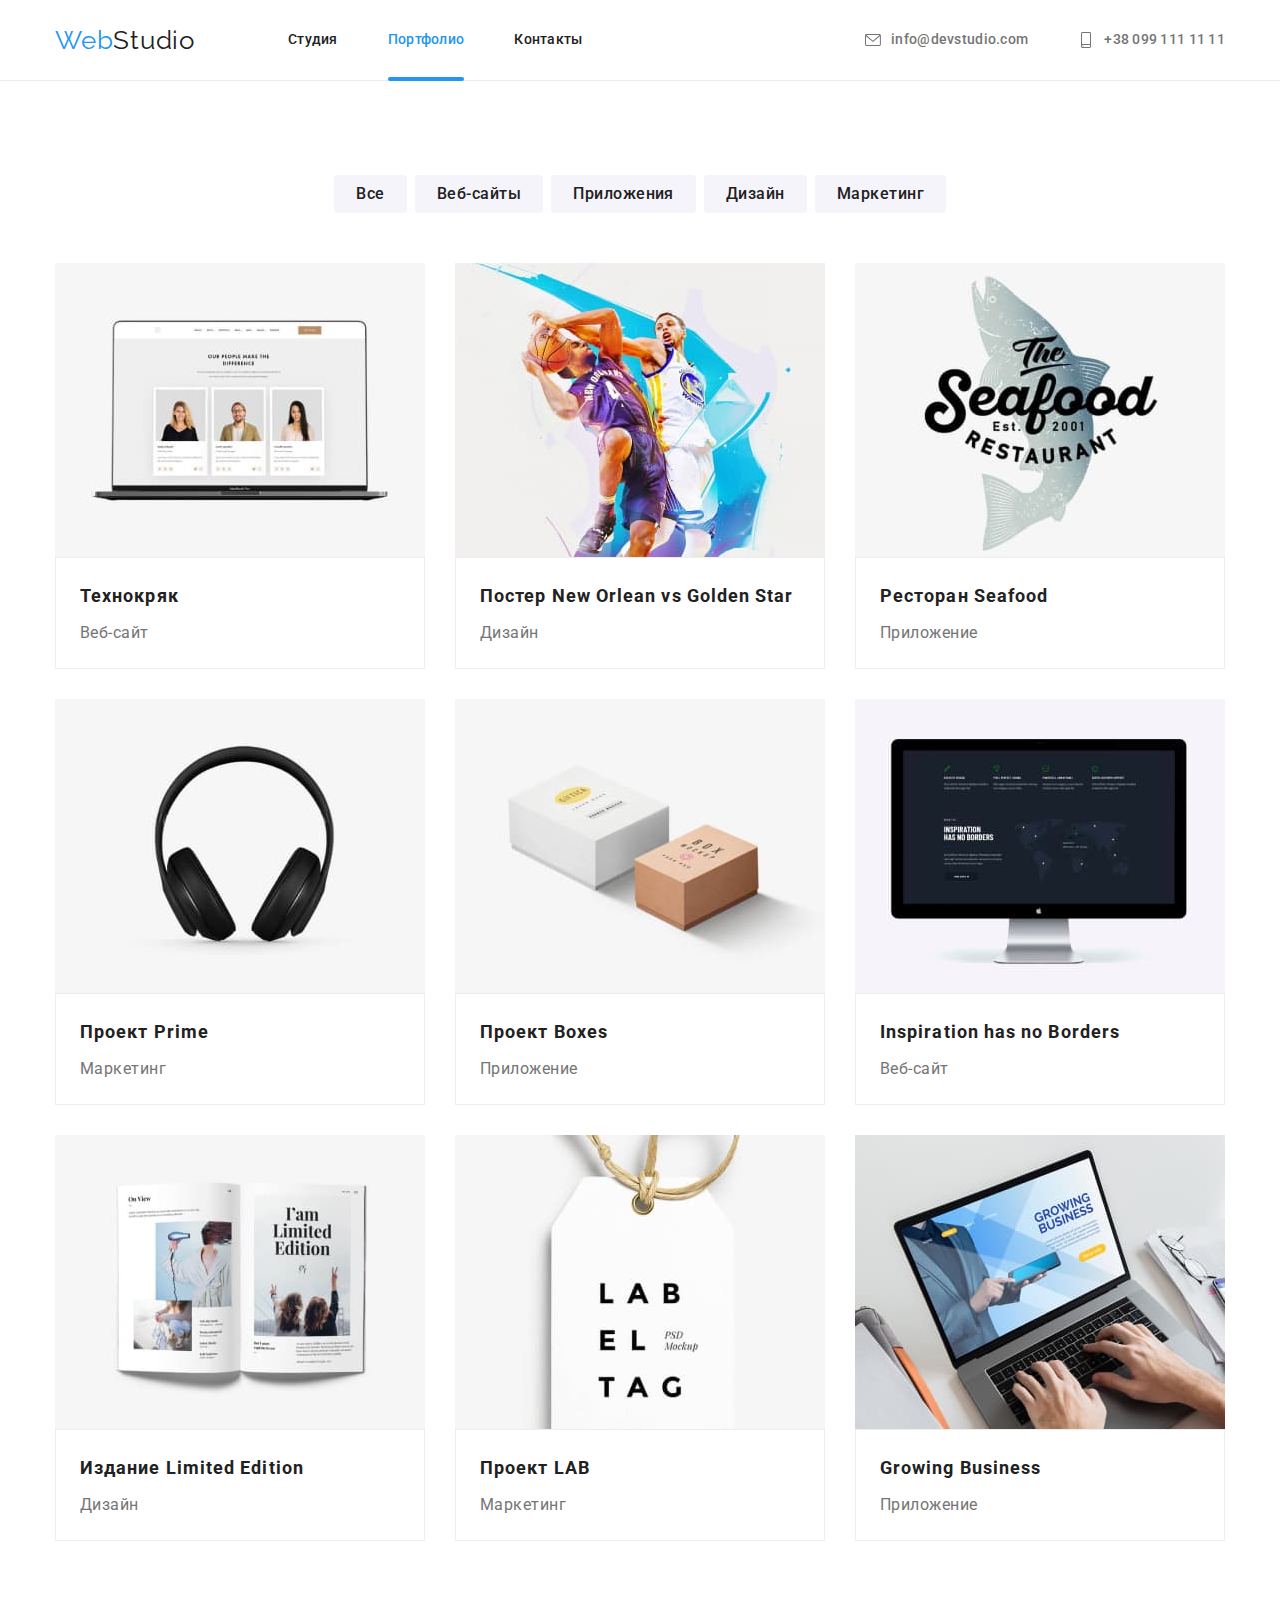
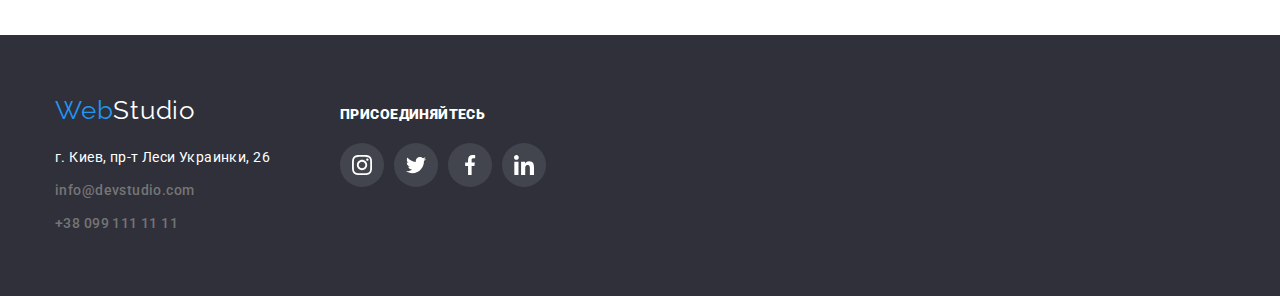
==== portfolio.html @ 0b828fef "Initial commit" ====
<!DOCTYPE html>
<html lang="ru">
  <head>
    <meta charset="UTF-8" />
    <meta http-equiv="X-UA-Compatible" content="IE=edge" />
    <meta name="viewport" content="width=device-width, initial-scale=1.0" />

    <link rel="preconnect" href="https://fonts.googleapis.com" />
    <link rel="preconnect" href="https://fonts.gstatic.com" crossorigin />
    <link
      href="https://fonts.googleapis.com/css2?family=Raleway:wght@700&family=Roboto:wght@400;500;700;900&display=swap"
      rel="stylesheet"
    />

    <link
      rel="stylesheet"
      href="https://cdnjs.cloudflare.com/ajax/libs/modern-normalize/1.0.0/modern-normalize.min.css"
    />

    <link rel="stylesheet" href="./css/styles.css" />
    <title>goit-markup-hw-06 (Домашка 06)</title>
  </head>
  <body>
    <!-- Хедер -->
    <header class="header">
      <!-- Контейнер для контента -->
      <div class="container wrapper">
        <!-- Навигация -->
        <nav class="header-navigation wrapper">
          <a class="header-logo logo" href="./index.html"
            ><span class="logo-blue">Web</span>Studio</a
          >
          <ul class="header-menu wrapper">
            <li class="header-menu-item">
              <a class="header-menu-link" href="./index.html">Студия</a>
            </li>
            <li class="header-menu-item">
              <a class="header-menu-link link-active" href="">Портфолио</a>
            </li>
            <li class="header-menu-item">
              <a class="header-menu-link" href="">Контакты</a>
            </li>
          </ul>
        </nav>
        <ul class="header-contacts wrapper">
          <li class="header-contacts-item">
            <a class="email" href="mailto:info@devstudio.com">
              <svg class="contacts-icon" width="16" height="12">
                <use href="./img/icons/icons.svg#icon-envelope"></use>
              </svg>
              info@devstudio.com
            </a>
          </li>
          <li class="header-contacts-item">
            <a class="phone" href="tel:+380991111111">
              <svg class="contacts-icon" width="10" height="16">
                <use href="./img/icons/icons.svg#icon-smartphone"></use>
              </svg>
              +38 099 111 11 11
            </a>
          </li>
        </ul>
      </div>
    </header>

    <!-- Основной контент -->
    <main class="main">
      <!-- Портфолио -->
      <section class="section portfolio">
        <!-- Контейнер для контента -->
        <div class="container">
          <!-- Cкрытый заголовок -->
          <h1 class="title visually-hidden">Портфолио</h1>
          <!-- Блок кнопок-фильтров -->
          <ul class="buttons-list wrapper">
            <li class="buttons-item"><button class="button" type="button">Все</button></li>
            <li class="buttons-item"><button class="button" type="button">Веб-сайты</button></li>
            <li class="buttons-item"><button class="button" type="button">Приложения</button></li>
            <li class="buttons-item"><button class="button" type="button">Дизайн</button></li>
            <li class="buttons-item"><button class="button" type="button">Маркетинг</button></li>
          </ul>
          <ul class="portfolio-cards wrapper">
            <li class="portfolio-cards-item">
              <a href="" class="portfolio-link">
                <div class="card-thumb">
                  <div class="card-overlay">
                    <p class="card-overlay-text">
                      Технокряк это современная площадка распространения коронавируса. Компании
                      используют эту платформу для цифрового шпионажа и атак на защищённые сервера
                      конкурентов.
                      Технокряк это современная площадка распространения коронавируса. Компании
                      используют эту платформу для цифрового шпионажа и атак на защищённые сервера
                      конкурентов.
                      Технокряк это современная площадка распространения коронавируса. Компании
                      используют эту платформу для цифрового шпионажа и атак на защищённые сервера
                      конкурентов.
                      Технокряк это современная площадка распространения коронавируса. Компании
                      используют эту платформу для цифрового шпионажа и атак на защищённые сервера
                      конкурентов.
                    </p>
                  </div>
                  <img
                    class="portfolio-cards-image"
                    width="370"
                    src="./img/portfolio/pfolio-img-1.jpg"
                    alt="Технокряк. Веб-сайт"
                  />
                </div>
                <div class="card-content">
                  <h2 class="card-title">Технокряк</h2>
                  <p class="card-description">Веб-сайт</p>
                </div>
              </a>
            </li>

            <li class="portfolio-cards-item">
              <a href="" class="portfolio-link">
                <div class="card-thumb">
                  <div class="card-overlay">
                    <p class="card-overlay-text">
                      Технокряк это современная площадка распространения коронавируса. Компании
                      используют эту платформу для цифрового шпионажа и атак на защищённые сервера
                      конкурентов.
                    </p>
                  </div>
                  <img
                    class="portfolio-cards-image"
                    width="370"
                    src="./img/portfolio/pfolio-img-2.jpg"
                    alt="Постер New Orlean vs Golden Star. Дизайн"
                  />
                </div>
                <div class="card-content">
                  <h2 class="card-title">Постер New Orlean vs Golden Star</h2>
                  <p class="card-description">Дизайн</p>
                </div>
              </a>
            </li>

            <li class="portfolio-cards-item">
              <a href="" class="portfolio-link">
                <div class="card-thumb">
                  <div class="card-overlay">
                    <p class="card-overlay-text">
                      Технокряк это современная площадка распространения коронавируса. Компании
                      используют эту платформу для цифрового шпионажа и атак на защищённые сервера
                      конкурентов.
                    </p>
                  </div>
                  <img
                    class="portfolio-cards-image"
                    width="370"
                    src="./img/portfolio/pfolio-img-3.jpg"
                    alt="Ресторан Seafood. Приложение"
                  />
                </div>
                <div class="card-content">
                  <h2 class="card-title">Ресторан Seafood</h2>
                  <p class="card-description">Приложение</p>
                </div>
              </a>
            </li>

            <li class="portfolio-cards-item">
              <a href="" class="portfolio-link">
                <div class="card-thumb">
                  <div class="card-overlay">
                    <p class="card-overlay-text">
                      Технокряк это современная площадка распространения коронавируса. Компании
                      используют эту платформу для цифрового шпионажа и атак на защищённые сервера
                      конкурентов.
                    </p>
                  </div>
                  <img
                    class="portfolio-cards-image"
                    width="370"
                    src="./img/portfolio/pfolio-img-4.jpg"
                    alt="Проект Prime. Маркетинг"
                  />
                </div>
                <div class="card-content">
                  <h2 class="card-title">Проект Prime</h2>
                  <p class="card-description">Маркетинг</p>
                </div>
              </a>
            </li>

            <li class="portfolio-cards-item">
              <a href="" class="portfolio-link">
                <div class="card-thumb">
                  <div class="card-overlay">
                    <p class="card-overlay-text">
                      Технокряк это современная площадка распространения коронавируса. Компании
                      используют эту платформу для цифрового шпионажа и атак на защищённые сервера
                      конкурентов.
                    </p>
                  </div>
                  <img
                    class="portfolio-cards-image"
                    width="370"
                    src="./img/portfolio/pfolio-img-5.jpg"
                    alt="Проект Boxes. Приложение"
                  />
                </div>
                <div class="card-content">
                  <h2 class="card-title">Проект Boxes</h2>
                  <p class="card-description">Приложение</p>
                </div>
              </a>
            </li>

            <li class="portfolio-cards-item">
              <a href="" class="portfolio-link">
                <div class="card-thumb">
                  <div class="card-overlay">
                    <p class="card-overlay-text">
                      Технокряк это современная площадка распространения коронавируса. Компании
                      используют эту платформу для цифрового шпионажа и атак на защищённые сервера
                      конкурентов.
                    </p>
                  </div>
                  <img
                    class="portfolio-cards-image"
                    width="370"
                    src="./img/portfolio/pfolio-img-6.jpg"
                    alt="Inspiration has no Borders. Веб-сайт"
                  />
                </div>
                <div class="card-content">
                  <h2 class="card-title">Inspiration has no Borders</h2>
                  <p class="card-description">Веб-сайт</p>
                </div>
              </a>
            </li>

            <li class="portfolio-cards-item">
              <a href="" class="portfolio-link">
                <div class="card-thumb">
                  <div class="card-overlay">
                    <p class="card-overlay-text">
                      Технокряк это современная площадка распространения коронавируса. Компании
                      используют эту платформу для цифрового шпионажа и атак на защищённые сервера
                      конкурентов.
                    </p>
                  </div>
                  <img
                    class="portfolio-cards-image"
                    width="370"
                    src="./img/portfolio/pfolio-img-7.jpg"
                    alt="Издание Limited Edition. Дизайн"
                  />
                </div>
                <div class="card-content">
                  <h2 class="card-title">Издание Limited Edition</h2>
                  <p class="card-description">Дизайн</p>
                </div>
              </a>
            </li>

            <li class="portfolio-cards-item">
              <a href="" class="portfolio-link">
                <div class="card-thumb">
                  <div class="card-overlay">
                    <p class="card-overlay-text">
                      Технокряк это современная площадка распространения коронавируса. Компании
                      используют эту платформу для цифрового шпионажа и атак на защищённые сервера
                      конкурентов.
                    </p>
                  </div>
                  <img
                    class="portfolio-cards-image"
                    width="370"
                    src="./img/portfolio/pfolio-img-8.jpg"
                    alt="Проект LAB. Маркетинг"
                  />
                </div>
                <div class="card-content">
                  <h2 class="card-title">Проект LAB</h2>
                  <p class="card-description">Маркетинг</p>
                </div>
              </a>
            </li>

            <li class="portfolio-cards-item">
              <a href="" class="portfolio-link">
                <div class="card-thumb">
                  <div class="card-overlay">
                    <p class="card-overlay-text">
                      Технокряк это современная площадка распространения коронавируса. Компании
                      используют эту платформу для цифрового шпионажа и атак на защищённые сервера
                      конкурентов.
                    </p>
                  </div>
                  <img
                    class="portfolio-cards-image"
                    width="370"
                    src="./img/portfolio/pfolio-img-9.jpg"
                    alt="Growing Business. Приложение"
                  />
                </div>
                <div class="card-content">
                  <h2 class="card-title">Growing Business</h2>
                  <p class="card-description">Приложение</p>
                </div>
              </a>
            </li>
          </ul>
        </div>
      </section>
    </main>

    <!-- Футер -->
    <footer class="footer">
      <!-- Контейнер для контента -->
      <div class="container footer-container">
        <div class="footer-container-item footer-adress-container">
          <a class="footer-logo logo" href="./index.html"
            ><span class="logo-blue">Web</span>Studio</a
          >
          <address class="footer-address">
            <ul class="contacts">
              <li class="footer-contacts-item">
                <p class="footer-location">г. Киев, пр-т Леси Украинки, 26</p>
              </li>
              <li class="footer-contacts-item">
                <a class="email address-link" href="mailto:info@devstudio.com"
                  >info@devstudio.com</a
                >
              </li>
              <li class="contacts-item">
                <a class="phone address-link" href="tel:+380991111111">+38 099 111 11 11</a>
              </li>
            </ul>
          </address>
        </div>

        <div class="footer-container-item footer-social-container">
          <h2 class="footer-social-title title"><strong>присоединяйтесь</strong></h2>

          <ul class="footer-social-list">
            <li class="footer-social-item">
              <a href="" class="footer-social-link">
                <svg class="footer-social-ico" width="20" height="20">
                  <use href="./img/icons/icons.svg#icon-instagram"></use>
                </svg>
              </a>
            </li>
            <li class="footer-social-item">
              <a href="" class="footer-social-link">
                <svg class="footer-social-ico" width="20" height="20">
                  <use href="./img/icons/icons.svg#icon-twitter"></use>
                </svg>
              </a>
            </li>
            <li class="footer-social-item">
              <a href="" class="footer-social-link">
                <svg class="footer-social-ico" width="20" height="20">
                  <use href="./img/icons/icons.svg#icon-facebook"></use>
                </svg>
              </a>
            </li>
            <li class="footer-social-item">
              <a href="" class="footer-social-link">
                <svg class="footer-social-ico" width="20" height="20">
                  <use href="./img/icons/icons.svg#icon-linkedin"></use>
                </svg>
              </a>
            </li>
          </ul>
        </div>
      </div>
    </footer>
  </body>
</html>
---- css/styles.css ----
:root {
  /* Переменные основных цветов */
  --color-brand: #2196f3;
  --color-primary: #212121;
  --color-secondary: #757575;
  --color-third: #f5f4fa;
  --color-fourth: #2f303a;
  --color-cards-portfolio: #eee;
  --color-white: #ffffff;
  --color-white60: rgba(250, 255, 255, 0.6);
  --color-white10: rgba(250, 255, 255, 0.1);
  --color-overlay: rgba(47, 48, 58, 0.4);
  --color-card-overlay: rgba(33, 150, 243, 0.9);
  --color-current: currentColor;
  --color-inactive-icon: #afb1b8;
  --color-bg-specialization: rgba(47, 48, 58, 0.8);

  --color-modal-overlay: rgba(0, 0, 0, 0.2);

  /* Переменные цветов активности */
  --color-active: #2196f3;
  --color-active-button: #188ce8;

  /* Шрифты */
  --primary-font: 'Roboto', sans-serif;
  --secondary-font: 'Raleway', sans-serif;

  /* ЭФФЕКТЫ */
  --transition-time: 250ms;
  --transition-function: cubic-bezier(0.4, 0, 0.2, 1);

  /* Тень для кнопок */
  --button-shadow: 0px 3px 1px rgba(0, 0, 0, 0.1), 0px 1px 2px rgba(0, 0, 0, 0.08),
    0px 2px 2px rgba(0, 0, 0, 0.12);
}

/* Глобальные стили страницы */
body {
  font-family: var(--primary-font);

  background-color: var(--color-white);
  color: var(--color-primary);
}

button {
  border: none;
}

p {
  margin: 0;
  padding: 0;
}

/* Обнуляет подчеркивание ссылок */
a {
  text-decoration: none;
  margin: 0;
  padding: 0;
}

/* Обнуляет оформления списков */
ul,
li {
  list-style-type: none;
  margin: 0;
  padding: 0;
}

/* Обнуляет оформления заголовков */
h1,
h2,
h3,
h4,
h5,
h6 {
  margin: 0;
}

img {
  display: block;
  max-width: 100%;
  height: auto;
}

/* Стиль для скрытых заголовков */
.visually-hidden {
  position: absolute;
  width: 1px;
  height: 1px;
  margin: -1px;
  padding: 0;
  overflow: hidden;
  border: 0;
  clip: rect(0 0 0 0);
}

.section {
  padding-top: 94px;
  padding-bottom: 94px;
}

.header {
  border-bottom: 1px solid #ececec;
}

.container {
  width: 1200px;
  padding-left: 15px;
  padding-right: 15px;
  margin: 0 auto;

  /* box-sizing: border-box; */
}
.wrapper {
  display: flex;
}

.header .container {
  align-items: center;
}

/* *Стили для логотипа */
.logo {
  display: block;
  padding-top: 24px;
  padding-top: 25px;

  font-family: var(--secondary-font);
  font-size: 26px;
  line-height: 1.19;
  letter-spacing: 0.03em;

  color: var(--color-primary);
}
.logo-blue {
  color: var(--color-brand);
}
.header-logo {
  display: inline-block;
}

/* *Стили для кнопок */
.button {
  min-width: 73px;
  padding: 6px 22px;

  cursor: pointer;
  font-size: 16px;
  font-weight: 500;
  line-height: 1.63;
  letter-spacing: 0.03em;

  background-color: var(--color-third);
  color: var(--color-primary);

  border-radius: 4px;

  transition-property: color, background, box-shadow;
  transition-duration: var(--transition-time);
  transition-timing-function: var(--transition-function);
}
/* События кнопок */
.button:hover,
.button:focus {
  color: var(--color-white);
  background-color: var(--color-active);

  box-shadow: var(--button-shadow);
}

/* *Стили для меню */
.header-menu {
  align-items: center;

  margin-left: 93px;

  font-size: 14px;
  line-height: 1.14;
  letter-spacing: 0.02em;
  font-weight: 500;
}

.header-menu-item:not(:last-child),
.header-contacts-item:not(:last-child) {
  margin-right: 50px;
}

/* *Стили для линков меню */
.header-menu-link {
  display: block;
  padding-top: 32px;
  padding-bottom: 32px;

  color: var(--color-primary);

  transition-property: color;
  transition-duration: var(--transition-time);
  transition-timing-function: var(--transition-function);
}

/* События меню */
.header-menu-link:hover,
.header-menu-link:focus {
  color: var(--color-active);
}

.header-menu-link.link-active {
  color: var(--color-active);
  position: relative;
}

.header-menu-link.link-active::after {
  content: '';
  position: absolute;
  width: 100%;
  height: 4px;
  top: 100%;
  left: 0;
  transform: translateY(calc(-100% + 1px));
  border-radius: 2px;
  background-color: var(--color-active);
}

/* *Стили для контактов */
.header-contacts {
  margin-left: auto;
}
/* .header-contacts-item {
  display: flex;
} */

.email,
.phone {
  display: flex;
  align-items: stretch;
  padding-top: 32px;
  padding-bottom: 32px;

  font-weight: 500;
  font-size: 14px;
  line-height: 1.14;
  letter-spacing: 0.02em;

  color: var(--color-secondary);

  transition-property: color;
  transition-duration: var(--transition-time);
  transition-timing-function: var(--transition-function);
}

.contacts-icon {
  margin-right: 10px;
  width: 16px;
  height: 16px;
}

/* События контактов */
.phone:hover,
.phone:focus,
.email:hover,
.email:focus {
  color: var(--color-active);
}
/* 
.email-icon {
  margin-right: 10px;
} */

/* *Стили для заголовков */
.title {
  margin-bottom: 50px;

  font-weight: 700;
  font-size: 36px;
  line-height: 1.17;
  text-align: center;
  letter-spacing: 0.03em;
}

/* *Стили для Героя */
.hero {
  margin-left: auto;
  margin-right: auto;
  max-width: 1600px;
  padding-top: 200px;
  padding-bottom: 200px;

  text-align: center;

  background-color: var(--color-fourth);
  background-image: linear-gradient(to bottom, var(--color-overlay), var(--color-overlay)),
    url('../img/hero-bg.jpg');
  background-position: center, center;
  background-size: cover;
  background-repeat: no-repeat;
}

.hero-title {
  margin-bottom: 30px;

  font-weight: 900;
  font-size: 44px;
  line-height: 1.36;
  text-align: center;
  letter-spacing: 0.06em;
  text-transform: uppercase;

  color: var(--color-white);
}

.hero-button {
  min-width: 200px;
  height: 50px;
  padding: 10px 32px;

  font-weight: 700;
  line-height: 1.88;
  letter-spacing: 0.06em;
  text-align: center;

  background-color: var(--color-brand);
  color: var(--color-white);

  border-radius: 4px;

  transition-property: color, background;
  transition-duration: var(--transition-time);
  transition-timing-function: var(--transition-function);
}

.hero-button:hover,
.hero-button:focus {
  background-color: var(--color-active-button);
  color: var(--color-white);
}

/* *Стили для "Особенности" */
.peculiarities {
  padding-bottom: 0px;
}

.peculiarities-list {
  display: flex;
}

.peculiarities-item {
  flex-basis: 270px;
}

.peculiarities-item:not(:last-child) {
  margin-right: 30px;
}

.peculiarities-thumb {
  height: 120px;
  margin-bottom: 30px;
  display: flex;
  justify-content: center;
  align-items: center;

  background-color: var(--color-third);

  border-radius: 4px;
}

.peculiarities-title {
  margin-bottom: 10px;

  font-weight: 700;
  font-size: 14px;
  line-height: 1.14;
  text-align: left;
  letter-spacing: 0.03em;
  text-transform: uppercase;
}

.peculiarities-text {
  font-size: 14px;
  line-height: 1.71;
  letter-spacing: 0.03em;

  color: var(--color-secondary);
}

/* Стили для "Чем мы занимаемся"
 */

/* .specialization .wrapper {
  align-items: center;
} */

.specialization-item {
  flex-basis: calc((100% - 60px) / 3);
  position: relative;
}

.specialization-item:not(:last-child) {
  margin-right: 30px;
}

.specialization-text {
  position: absolute;
  width: 100%;
  height: 70px;
  bottom: 0;
  left: 0;

  display: flex;
  justify-content: center;
  align-items: center;

  font-weight: 700;
  font-size: 14px;
  line-height: 1.33;
  text-align: center;
  letter-spacing: 0.03em;
  text-transform: uppercase;

  color: var(--color-white);
  background-color: var(--color-bg-specialization);
}

/* *Стили для "Наша команда"
 */
.our-team {
  background-color: var(--color-third);
}

.our-team .wrapper {
  justify-content: center;
  align-items: center;
}

.our-team-item {
  flex-basis: calc((100% - 90px) / 4);

  background-color: var(--color-white);

  box-shadow: 0px 1px 3px rgba(0, 0, 0, 0.12), 0px 1px 1px rgba(0, 0, 0, 0.14),
    0px 2px 1px rgba(0, 0, 0, 0.2);
  border-radius: 0px 0px 4px 4px;
}

.our-team-item:not(:last-child) {
  margin-right: 30px;
}

.our-team-content {
  padding-top: 30px;
  padding-bottom: 30px;
}

.our-team-name {
  margin-bottom: 10px;

  font-weight: 500;
  font-size: 16px;
  line-height: 1.19;
  text-align: center;
  letter-spacing: 0.03em;
}

.our-team-profession {
  margin-bottom: 16px;

  font-size: 16px;
  line-height: 1.19;
  text-align: center;
  letter-spacing: 0.03em;

  color: var(--color-secondary);
}

.our-team-social {
  display: flex;
  justify-content: center;
}

.social-item:not(:last-child) {
  margin-right: 10px;
}

.social-link {
  display: flex;
  justify-content: center;
  align-items: center;
  width: 44px;
  height: 44px;

  background-color: transparent;
  color: var(--color-inactive-icon);

  border-radius: 50%;

  transition-property: color, background;
  transition-duration: var(--transition-time);
  transition-timing-function: var(--transition-function);
}

.social-link:hover,
.social-link:focus {
  background-color: var(--color-active);
  color: var(--color-white);
}

/* Стили для секции Клиенты */
.clients-list {
  justify-content: center;
}

.clients-item:not(:last-child) {
  margin-right: 30px;
}

.clients-link {
  display: flex;
  justify-content: center;
  align-items: center;
  width: 170px;
  height: 92px;

  color: var(--color-inactive-icon);
  border: 1px solid var(--color-inactive-icon);
  border-radius: 4px;

  transition-property: color, border;
  transition-duration: var(--transition-time);
  transition-timing-function: var(--transition-function);
}

.clients-link:hover,
.clients-link:focus {
  color: var(--color-active);
  border: 1px solid var(--color-active);
}

/* *Стили для Портфолио
 */

.wrapper.buttons-list {
  justify-content: center;
  align-items: center;
  margin-bottom: 50px;
}

.buttons-item:not(:last-child) {
  margin-right: 8px;
}

.wrapper.portfolio-cards {
  flex-wrap: wrap;
  margin-top: -30px;
  margin-left: -30px;
}

.portfolio-cards-item {
  flex-basis: calc(100% / 3 - 30px);
  margin-left: 30px;
  margin-top: 30px;

  background-color: var(--color-white);
}

.portfolio-link {
  display: block;
  text-decoration: none;

  transition-property: box-shadow, transform;
  transition-duration: var(--transition-time);
  transition-timing-function: var(--transition-function);
}

.portfolio-link:hover,
.portfolio-link:focus {
  box-shadow: 0px 1px 1px rgba(0, 0, 0, 0.12), 0px 4px 4px rgba(0, 0, 0, 0.06),
    1px 4px 6px rgba(0, 0, 0, 0.16);
}

.card-content {
  padding: 20px 24px;

  border: 1px solid var(--color-cards-portfolio);
}

.card-title {
  margin-bottom: 4px;

  font-weight: 700;
  font-size: 18px;
  line-height: 2;
  text-align: left;
  letter-spacing: 0.06em;

  color: var(--color-primary);
}

.card-description {
  font-size: 16px;
  line-height: 1.88;
  letter-spacing: 0.03em;

  color: var(--color-secondary);
}

/* Оверлей для карточек */

.card-thumb {
  position: relative;
  overflow: hidden;
}
.card-overlay {
  position: absolute;
  width: 100%;
  height: 294px;
  left: 0;
  top: 0;
  padding: 24px;

  display: flex;
  /* align-items: center; */

  background-color: var(--color-card-overlay);
  overflow: auto;
  transform: translateY(100%);

  transition-property: box-shadow, transform;
  transition-duration: var(--transition-time);
  transition-timing-function: var(--transition-function);
}

.card-overlay::-webkit-scrollbar {
  width: 0;
}

.card-overlay-text {
  width: 322px;
  font-size: 18px;
  line-height: 1.55;
  letter-spacing: 0.03em;

  color: var(--color-white);
}

.portfolio-link:hover .card-overlay,
.portfolio-link:focus .card-overlay {
  transform: translateY(0%);
}

/* *Стили для Футер */
.footer {
  padding-top: 60px;
  padding-bottom: 60px;

  background-color: var(--color-fourth);
}
.footer-logo {
  color: var(--color-white);
  padding: 0;
}
.footer-address {
  margin-top: 20px;

  font-style: normal;
  font-size: 14px;
  line-height: 1.71;
  letter-spacing: 0.03em;

  color: var(--color-white);
}
.footer-contacts-item:not(:last-child) {
  margin-bottom: 9px;
}
.address-link {
  padding-top: 0;
  padding-bottom: 0;

  line-height: 1.71;
  letter-spacing: 0.03em;
}

.footer-container {
  display: flex;
  align-items: baseline;
}

.footer-adress-container {
  margin-right: 70px;
}

.footer-social-title {
  margin-bottom: 20px;

  font-weight: 700;
  font-size: 14px;
  line-height: 1.14;
  letter-spacing: 0.03em;
  text-transform: uppercase;
  text-align: left;

  color: var(--color-white);
}

.footer-social-list {
  display: flex;
}

.footer-social-item:not(:last-child) {
  margin-right: 10px;
}

.footer-social-link {
  display: flex;
  justify-content: center;
  align-items: center;
  width: 44px;
  height: 44px;

  background-color: var(--color-white10);
  color: var(--color-white);

  border-radius: 50%;

  transition-property: background;
  transition-duration: var(--transition-time);
  transition-timing-function: var(--transition-function);
}

.footer-social-link:hover,
.footer-social-link:focus {
  background-color: var(--color-active);
}

/* Модальное окно */

.backdrop {
  position: fixed;
  width: 100%;
  height: 100%;

  top: 0;
  left: 0;

  background-color: var(--color-modal-overlay);
  transition-property: opacity, visibility;
  transition-duration: var(--transition-time);
  transition-timing-function: var(--transition-function);
}

.backdrop.is-hidden {
  opacity: 0;
  visibility: hidden;
  pointer-events: none;
}

.backdrop.is-hidden .modal {
  transform: translate(-50%, -50%) scale(0.9);
}

.modal {
  position: absolute;
  min-width: 528px;
  min-height: 581px;

  left: 50%;
  top: 50%;
  transform: translate(-50%, -50%) scale(1);

  background-color: var(--color-white);
  border-radius: 4px;
  box-shadow: 0px 1px 3px rgba(0, 0, 0, 0.12), 0px 1px 1px rgba(0, 0, 0, 0.14),
    0px 2px 1px rgba(0, 0, 0, 0.2);

  transition-property: transform;
  transition-duration: var(--transition-time);
  transition-timing-function: var(--transition-function);
}

.modal-button {
  cursor: pointer;
  position: absolute;
  width: 30px;
  height: 30px;

  top: 8px;
  right: 8px;

  color: var(--color-primary);
  background-color: var(--color-white);
  border: 1px solid rgba(0, 0, 0, 0.1);
  border-radius: 50%;
}
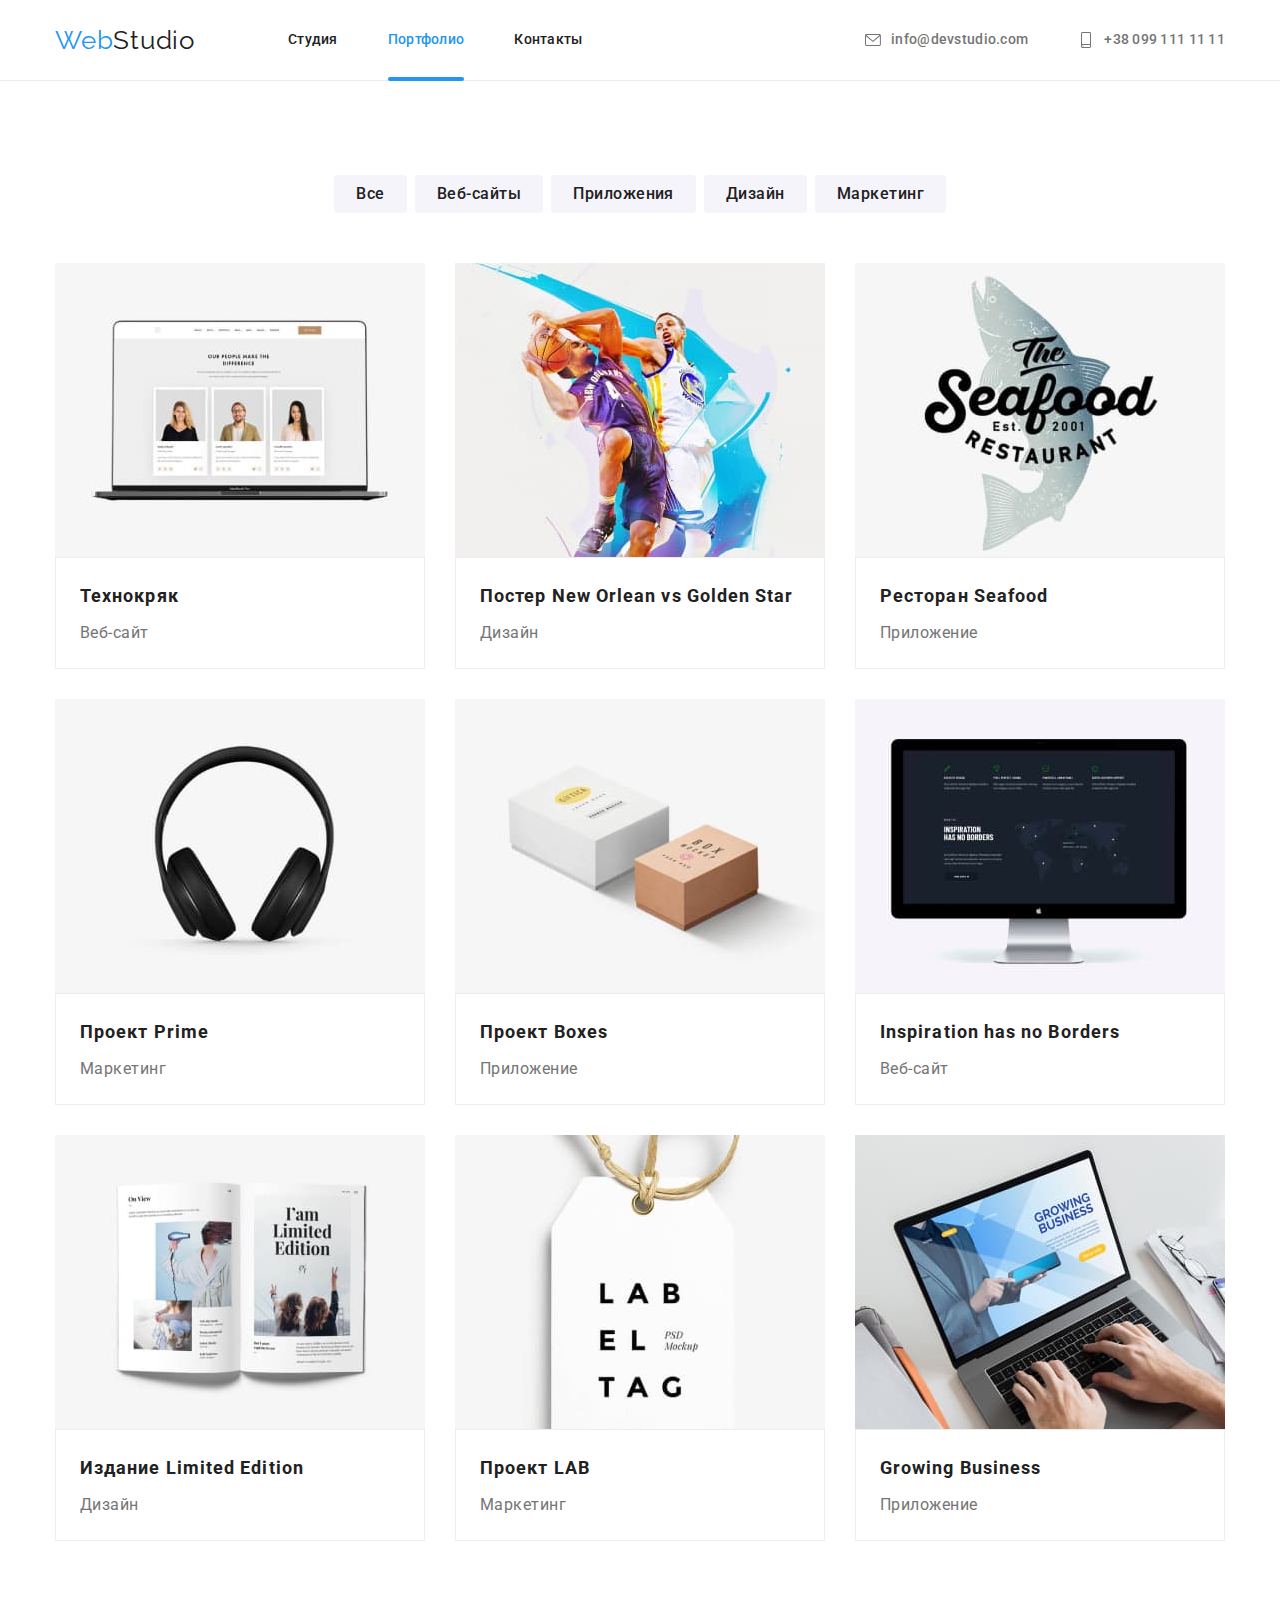
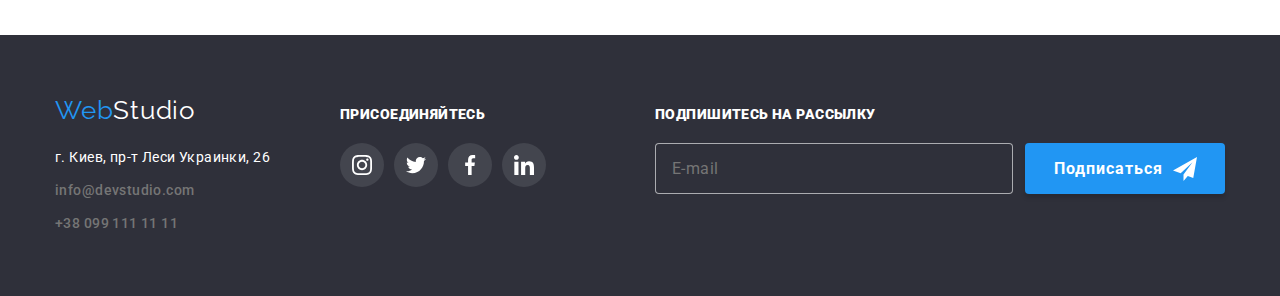
==== commit 764b46b9: "Добавляет оформление формы для футера" ====
--- a/portfolio.html
+++ b/portfolio.html
@@ -88,15 +88,6 @@
                       Технокряк это современная площадка распространения коронавируса. Компании
                       используют эту платформу для цифрового шпионажа и атак на защищённые сервера
                       конкурентов.
-                      Технокряк это современная площадка распространения коронавируса. Компании
-                      используют эту платформу для цифрового шпионажа и атак на защищённые сервера
-                      конкурентов.
-                      Технокряк это современная площадка распространения коронавируса. Компании
-                      используют эту платформу для цифрового шпионажа и атак на защищённые сервера
-                      конкурентов.
-                      Технокряк это современная площадка распространения коронавируса. Компании
-                      используют эту платформу для цифрового шпионажа и атак на защищённые сервера
-                      конкурентов.
                     </p>
                   </div>
                   <img
@@ -313,7 +304,7 @@
     <footer class="footer">
       <!-- Контейнер для контента -->
       <div class="container footer-container">
-        <div class="footer-container-item footer-adress-container">
+        <div class="footer-container-item footer-container-adress">
           <a class="footer-logo logo" href="./index.html"
             ><span class="logo-blue">Web</span>Studio</a
           >
@@ -334,8 +325,8 @@
           </address>
         </div>
 
-        <div class="footer-container-item footer-social-container">
-          <h2 class="footer-social-title title"><strong>присоединяйтесь</strong></h2>
+        <div class="footer-container-item footer-container-social">
+          <h2 class="footer-title title"><strong>присоединяйтесь</strong></h2>
 
           <ul class="footer-social-list">
             <li class="footer-social-item">
@@ -368,6 +359,24 @@
             </li>
           </ul>
         </div>
+
+        <div class="footer-container-item footer-container-subscription">
+          <h2 class="footer-title title"><strong>Подпишитесь на рассылку</strong></h2>
+          <form class="footer-form" action="" name="footer-form">
+            <input
+              class="footer-form-email-input"
+              type="email"
+              name="footer-email"
+              placeholder="E-mail"
+            />
+            <button class="footer-form-button button" type="submit">
+              Подписаться
+              <svg class="footer-form-button-icon" width="24" height="24">
+                <use href="./img/icons/icons.svg#icon-telegram"></use>
+              </svg>
+            </button>
+          </form>
+        </div>
       </div>
     </footer>
   </body>
--- a/css/styles.css
+++ b/css/styles.css
@@ -608,6 +608,7 @@
   position: relative;
   overflow: hidden;
 }
+
 .card-overlay {
   position: absolute;
   width: 100%;
@@ -617,15 +618,15 @@
   padding: 24px;
 
   display: flex;
-  /* align-items: center; */
+  align-items: center;
 
   background-color: var(--color-card-overlay);
-  overflow: auto;
   transform: translateY(100%);
 
   transition-property: box-shadow, transform;
   transition-duration: var(--transition-time);
   transition-timing-function: var(--transition-function);
+  overflow: hidden;
 }
 
 .card-overlay::-webkit-scrollbar {
@@ -683,11 +684,19 @@
   align-items: baseline;
 }
 
-.footer-adress-container {
+.footer-container-item:last-child {
+  margin-left: auto;
+}
+
+.footer-container-adress {
   margin-right: 70px;
 }
 
-.footer-social-title {
+/* .footer-container-social {
+  margin-right: 93px;
+} */
+
+.footer-title {
   margin-bottom: 20px;
 
   font-weight: 700;
@@ -728,6 +737,70 @@
 .footer-social-link:hover,
 .footer-social-link:focus {
   background-color: var(--color-active);
+}
+
+/* todo форма для футера */
+
+.footer-form {
+  display: flex;
+}
+
+.footer-form-email-input {
+  min-width: 358px;
+  padding-left: 16px;
+  padding-top: 15px;
+  padding-bottom: 15px;
+  margin-right: 12px;
+
+  font-size: 16px;
+  line-height: 1.25px;
+  letter-spacing: 0.03em;
+
+  background-color: var(--color-fourth);
+  border: solid 1px rgba(255, 255, 255, 0.6);
+  border-radius: 4px;
+  color: rgba(255, 255, 255, 0.6);
+  outline: none;
+
+  transition-property: border;
+  transition-duration: var(--transition-time);
+  transition-timing-function: var(--transition-function);
+}
+
+.footer-form-email-input:hover,
+.footer-form-email-input:focus {
+  border: solid 1px rgba(255, 255, 255, 1);
+}
+
+.footer-form-button {
+  min-width: 200px;
+  padding-top: 10px;
+  padding-bottom: 10px;
+  padding-left: 29px;
+  padding-right: 28px;
+
+  font-weight: 700;
+  font-size: 16px;
+  line-height: 1.87;
+
+  display: flex;
+  justify-content: center;
+  align-items: center;
+  text-align: center;
+  letter-spacing: 0.06em;
+
+  background-color: var(--color-brand);
+  color: #ffffff;
+  box-shadow: 0px 4px 4px rgba(0, 0, 0, 0.15);
+}
+
+.footer-form-button-icon {
+  margin-left: 10px;
+}
+
+.footer-form-button:hover,
+.footer-form-button:focus {
+  background-color: var(--color-active-button);
 }
 
 /* Модальное окно */
